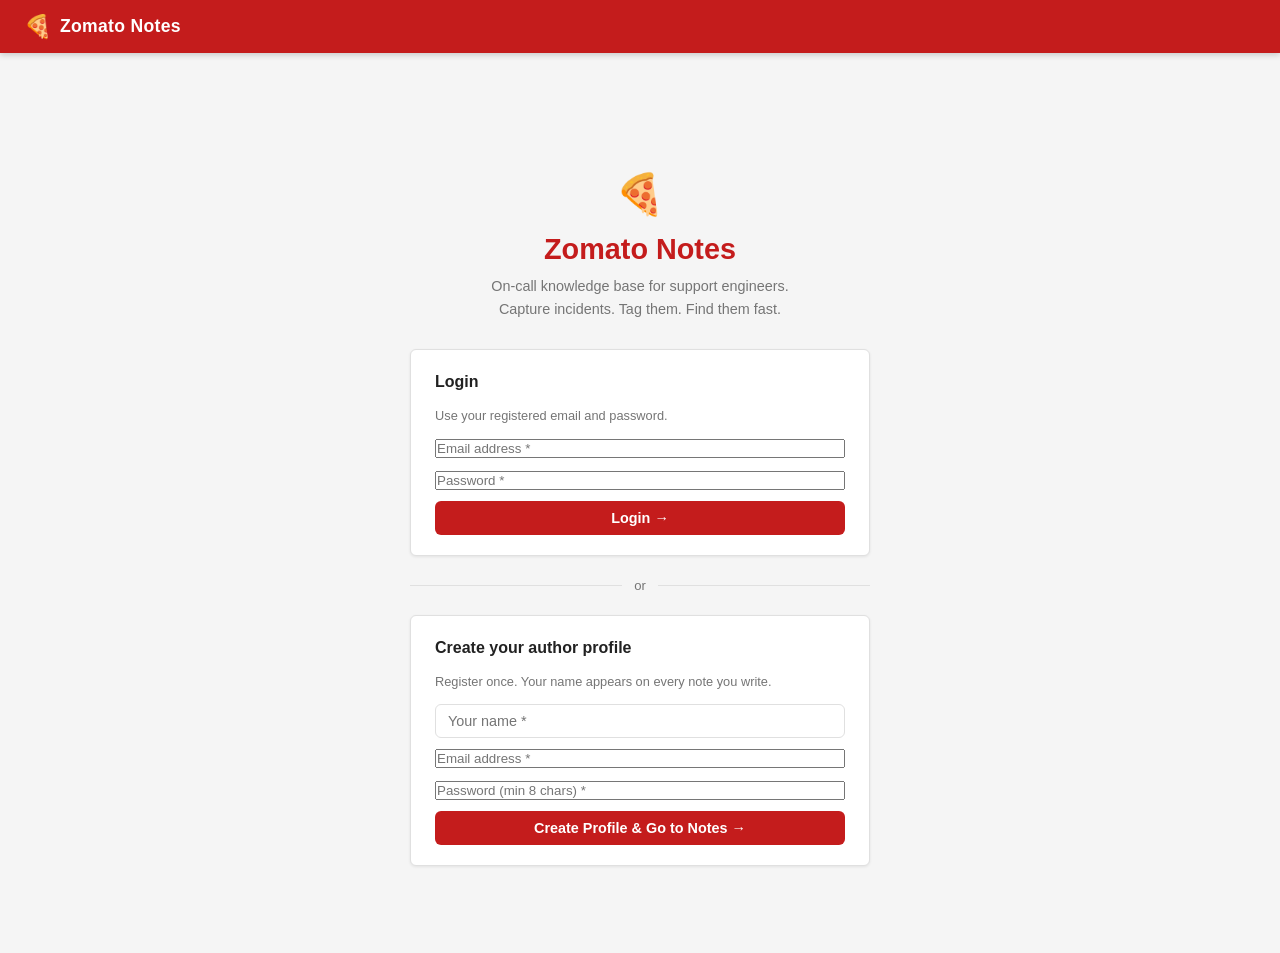
==== docs/index.html @ f7aed34f "feat: add POST /login endpoint + login form on home page Backend: - POST /login accepts {email, pass" ====
<!DOCTYPE html>
<html lang="en">
<head>
  <meta charset="UTF-8" />
  <meta name="viewport" content="width=device-width, initial-scale=1" />
  <title>Zomato Notes</title>
  <link rel="stylesheet" href="style.css" />
</head>
<body>

  <!-- ================================================================
       NAV — sticky, always visible
  ================================================================ -->
  <nav id="main-nav">
    <div class="nav-brand">
      <span class="nav-logo">🍕</span>
      <span class="nav-title">Zomato Notes</span>
    </div>
    <div class="nav-actions" id="nav-app-actions" style="display:none;">
      <span id="nav-user-label" class="nav-user-label"></span>
      <button id="btn-all-notes" class="toggle-btn active">All Notes</button>
      <button id="btn-my-notes"  class="toggle-btn">My Notes</button>
      <button id="btn-export"    class="toggle-btn">Export ↓</button>
      <button id="btn-logout"    class="logout-btn">Logout</button>
    </div>
  </nav>

  <!-- Offline banner -->
  <div id="offline-banner" class="hidden">
    ⚠ Showing cached data — backend unreachable. Some features may be unavailable.
  </div>

  <!-- ================================================================
       HOME VIEW — shown on first load / after logout
  ================================================================ -->
  <div id="home-view">
    <div class="home-container">

      <!-- Branding -->
      <div class="home-hero">
        <span class="home-logo">🍕</span>
        <h1 class="home-title">Zomato Notes</h1>
        <p class="home-subtitle">On-call knowledge base for support engineers.<br/>Capture incidents. Tag them. Find them fast.</p>
      </div>

      <!-- Login as existing author -->
      <div class="home-card" id="home-select-card">
        <h2 class="home-card-title">Login</h2>
        <p class="home-card-hint">Use your registered email and password.</p>
        <form id="home-login-form" novalidate>
          <div class="home-form-row">
            <input id="home-login-email"    type="email"    placeholder="Email address *" autocomplete="email" />
          </div>
          <div class="home-form-row">
            <input id="home-login-password" type="password" placeholder="Password *" autocomplete="current-password" />
          </div>
          <p id="home-login-error" class="error-msg hidden"></p>
          <button type="submit" id="btn-home-login" class="btn-primary" style="width:100%">
            Login →
          </button>
        </form>
      </div>

      <!-- Divider -->
      <div class="home-divider">
        <span>or</span>
      </div>

      <!-- Register new author -->
      <div class="home-card">
        <h2 class="home-card-title">Create your author profile</h2>
        <p class="home-card-hint">Register once. Your name appears on every note you write.</p>
        <form id="home-register-form" novalidate>
          <div class="home-form-row">
            <input id="home-reg-name"     type="text"     placeholder="Your name *" autocomplete="off" />
          </div>
          <div class="home-form-row">
            <input id="home-reg-email"    type="email"    placeholder="Email address *" />
          </div>
          <div class="home-form-row">
            <input id="home-reg-password" type="password" placeholder="Password (min 8 chars) *" />
          </div>
          <p id="home-register-error" class="error-msg hidden"></p>
          <button type="submit" id="btn-home-register" class="btn-primary" style="width:100%">
            Create Profile &amp; Go to Notes →
          </button>
        </form>
      </div>

    </div>
  </div>

  <!-- ================================================================
       APP VIEW — shown after author is selected/created
  ================================================================ -->
  <div id="app-view" style="display:none;">

    <div class="layout">

      <!-- SIDEBAR -->
      <aside id="tag-sidebar">

        <div class="sidebar-section">
          <h3 class="sidebar-heading">Filter by Tag</h3>
          <div id="tag-filters"></div>
        </div>

        <div class="sidebar-section">
          <h3 class="sidebar-heading">Quick Jump</h3>
          <div id="quick-tag-jump"></div>
          <div id="quick-find-result"></div>
        </div>

        <div class="sidebar-section">
          <h3 class="sidebar-heading">Browse Tags</h3>
          <div id="category-tree"></div>
        </div>

        <div class="sidebar-section">
          <h3 class="sidebar-heading">All Authors</h3>
          <div id="user-list"></div>
        </div>

      </aside>

      <!-- MAIN CONTENT -->
      <main>

        <!-- Add Note Form -->
        <section id="add-note-section">
          <h2 class="section-title">Add Note</h2>
          <form id="add-note-form" novalidate>
            <div class="form-row">
              <label for="input-title">Title <span class="required">*</span></label>
              <input id="input-title" type="text" placeholder="e.g. Payments API down" autocomplete="off" />
            </div>
            <div class="form-row">
              <label for="input-content">Content <span class="required">*</span></label>
              <textarea id="input-content" rows="3" placeholder="Describe the incident or note…"></textarea>
            </div>
            <div class="form-row form-row-inline">
              <div class="form-col">
                <label for="input-tag">Tag</label>
                <input id="input-tag" type="text" placeholder="e.g. work" />
              </div>
              <div class="form-col">
                <label for="input-severity">Severity</label>
                <select id="input-severity">
                  <option value="">None</option>
                  <option value="P0">P0 — Critical</option>
                  <option value="P1">P1 — High</option>
                  <option value="P2">P2 — Medium</option>
                  <option value="P3">P3 — Low</option>
                </select>
              </div>
            </div>
            <p id="form-error" class="error-msg hidden"></p>
            <button type="submit" class="btn-primary">Add Note</button>
          </form>
        </section>

        <!-- Search Bar -->
        <section id="search-section">
          <div id="search-bar">
            <input id="search-input" type="text" placeholder="Search notes by title or tag…" />
          </div>
        </section>

        <!-- Phase 3: Ranking Controls -->
        <section id="ranking-section">
          <h2 class="section-title">Ranked Search</h2>
          <div class="ranking-row">
            <input id="keyword-input" type="text" placeholder="Keyword search (e.g. apple)…" />
            <button id="btn-sort-relevance" class="btn-secondary">Sort by Relevance</button>
            <button id="btn-sort-date"      class="btn-secondary">Sort by Date</button>
          </div>
          <div class="ranking-row" style="margin-top:0.75rem;">
            <input id="lookup-input" type="text" placeholder="Jump to exact title…" />
            <button id="btn-lookup-iterative" class="btn-secondary">Lookup (Iterative)</button>
            <button id="btn-lookup-recursive" class="btn-secondary">Lookup (Recursive)</button>
          </div>
          <div id="lookup-result"></div>
          <div class="ranking-row" style="margin-top:0.75rem; align-items:center;">
            <span class="ranking-label">Quick jump:</span>
            <div id="quick-tag-jump-ranking"></div>
          </div>
          <div id="quick-find-result-ranking"></div>
          <div id="ranked-results"></div>
        </section>

        <!-- Phase 4: Smart Search -->
        <section id="smart-search-section">
          <h2 class="section-title">🧠 Smart Search <span class="ai-badge">AI</span></h2>
          <p class="section-hint">Finds notes by meaning, not keywords. Powered by local embeddings.</p>
          <div class="smart-search-bar">
            <input id="smart-search-input" type="text"
                   placeholder="e.g. leg day exercise plan, dinner ideas with vegetables…" />
            <button id="btn-smart-search" class="btn-primary">Search</button>
          </div>
          <div id="smart-search-results"></div>
        </section>

        <!-- Notes List -->
        <section id="notes-section">
          <div class="notes-header">
            <h2 class="section-title">Notes</h2>
            <span id="notes-count" class="notes-count"></span>
          </div>
          <p id="loading-msg">Loading notes…</p>
          <p id="error-msg" class="error-msg hidden"></p>
          <div id="notes-list"></div>
        </section>

      </main>
    </div>

    <footer>
      <p>Zomato Notes — On-Call Knowledge Base</p>
    </footer>

  </div><!-- end #app-view -->

  <!-- Bulk Tag Toolbar -->
  <div id="bulk-toolbar" class="hidden">
    <span id="selected-count">0 selected</span>
    <input id="bulk-tag-input" type="text" placeholder="New tag for selected…" />
    <button id="btn-bulk-apply" class="btn-primary">Apply Tag</button>
    <button id="btn-bulk-cancel" class="btn-secondary">Cancel</button>
  </div>

  <!-- Similar Notes Sidebar -->
  <aside id="similar-notes-panel" class="hidden">
    <div class="similar-panel-header">
      <h4>Similar Notes</h4>
      <button id="close-similar" class="close-btn">✕</button>
    </div>
    <div id="similar-notes-list"></div>
  </aside>

  <script src="script.js"></script>
</body>
</html>
---- docs/style.css ----
/* ============================================================
   CSS RESET & VARIABLES
   ============================================================ */
*, *::before, *::after { box-sizing: border-box; margin: 0; padding: 0; }

:root {
  --red:        #c41c1c;
  --red-dark:   #a51515;
  --red-light:  #fdecea;
  --blue:       #3949ab;
  --blue-light: #e8eaf6;
  --yellow:     #fff3cd;
  --yellow-border: #ffc107;
  --green:      #d4edda;
  --bg:         #f5f5f5;
  --surface:    #ffffff;
  --border:     #e0e0e0;
  --text:       #212121;
  --text-muted: #757575;
  --radius:     6px;
  --shadow:     0 1px 3px rgba(0,0,0,0.08);
  --transition: 0.15s ease;
}

body {
  font-family: -apple-system, BlinkMacSystemFont, "Segoe UI", Roboto, sans-serif;
  background: var(--bg);
  color: var(--text);
  font-size: 15px;
  line-height: 1.5;
}

/* ============================================================
   NAV — sticky, Zomato red
   ============================================================ */
#main-nav {
  position: sticky;
  top: 0;
  z-index: 100;
  background: var(--red);
  color: #fff;
  display: flex;
  align-items: center;
  justify-content: space-between;
  padding: 0.6rem 1.5rem;
  box-shadow: 0 2px 6px rgba(0,0,0,0.18);
}

.nav-brand        { display: flex; align-items: center; gap: 0.5rem; }
.nav-logo         { font-size: 1.4rem; }
.nav-title        { font-size: 1.1rem; font-weight: 700; letter-spacing: 0.3px; }
.nav-subtitle     { font-size: 0.75rem; opacity: 0.75; margin-left: 0.25rem; }
.nav-actions      { display: flex; align-items: center; gap: 0.5rem; }

/* ============================================================
   OFFLINE BANNER
   ============================================================ */
#offline-banner {
  background: var(--yellow);
  color: #856404;
  border-bottom: 1px solid var(--yellow-border);
  padding: 0.5rem 1.5rem;
  font-size: 0.85rem;
  text-align: center;
}

/* ============================================================
   LAYOUT — two-column grid
   ============================================================ */
.layout {
  display: grid;
  grid-template-columns: 220px 1fr;
  gap: 1.5rem;
  padding: 1.5rem;
  max-width: 1200px;
  margin: 0 auto;
}

/* ============================================================
   SIDEBAR
   ============================================================ */
#tag-sidebar {
  display: flex;
  flex-direction: column;
  gap: 1.25rem;
}

.sidebar-section {
  background: var(--surface);
  border: 1px solid var(--border);
  border-radius: var(--radius);
  padding: 0.875rem;
  box-shadow: var(--shadow);
}

.sidebar-heading {
  font-size: 0.75rem;
  font-weight: 700;
  text-transform: uppercase;
  letter-spacing: 0.6px;
  color: var(--text-muted);
  margin-bottom: 0.6rem;
}

/* ============================================================
   TAG CHIPS
   ============================================================ */
#tag-filters,
#quick-tag-jump { display: flex; flex-wrap: wrap; gap: 0.35rem; }

.tag-chip {
  display: inline-block;
  padding: 0.2rem 0.65rem;
  border-radius: 999px;
  background: var(--bg);
  border: 1px solid var(--border);
  cursor: pointer;
  font-size: 0.78rem;
  color: var(--text);
  transition: background var(--transition), color var(--transition);
  white-space: nowrap;
}
.tag-chip:hover         { background: #e0e0e0; }
.tag-chip.active        { background: var(--red); color: #fff; border-color: var(--red); }

/* ============================================================
   TOGGLE BUTTONS (All Notes / My Notes)
   ============================================================ */
.toggle-btn {
  padding: 0.3rem 0.85rem;
  border: 1px solid rgba(255,255,255,0.5);
  background: transparent;
  color: #fff;
  border-radius: var(--radius);
  cursor: pointer;
  font-size: 0.82rem;
  transition: background var(--transition);
}
.toggle-btn:hover  { background: rgba(255,255,255,0.15); }
.toggle-btn.active { background: rgba(255,255,255,0.25); font-weight: 600; }

/* ============================================================
   EXPORT BUTTON
   ============================================================ */
#btn-export {
  padding: 0.3rem 0.85rem;
  background: rgba(255,255,255,0.15);
  border: 1px solid rgba(255,255,255,0.4);
  color: #fff;
  border-radius: var(--radius);
  cursor: pointer;
  font-size: 0.82rem;
  transition: background var(--transition);
}
#btn-export:hover { background: rgba(255,255,255,0.28); }

/* ============================================================
   CATEGORY TREE (P3)
   ============================================================ */
#category-tree ul { list-style: none; padding-left: 0; }
#category-tree ul ul { padding-left: 1rem; }
.tree-label {
  cursor: pointer;
  user-select: none;
  padding: 0.2rem 0.4rem;
  display: block;
  border-radius: 4px;
  font-size: 0.82rem;
  color: var(--text);
}
.tree-label:hover { background: var(--bg); }
.tree-children    { padding-left: 1rem; }

/* ============================================================
   MAIN CONTENT
   ============================================================ */
main { display: flex; flex-direction: column; gap: 1.25rem; }

.section-title {
  font-size: 1rem;
  font-weight: 700;
  color: var(--text);
  margin-bottom: 0.75rem;
}

/* ============================================================
   ADD NOTE FORM
   ============================================================ */
#add-note-section {
  background: var(--surface);
  border: 1px solid var(--border);
  border-radius: var(--radius);
  padding: 1rem 1.25rem;
  box-shadow: var(--shadow);
}

.form-row        { display: flex; flex-direction: column; gap: 0.3rem; margin-bottom: 0.75rem; }
.form-row label  { font-size: 0.82rem; font-weight: 600; color: var(--text-muted); }
.required        { color: var(--red); }

.form-row-inline { flex-direction: row; gap: 1rem; }
.form-col        { flex: 1; display: flex; flex-direction: column; gap: 0.3rem; }
.form-col label  { font-size: 0.82rem; font-weight: 600; color: var(--text-muted); }

input[type="text"],
input[type="number"],
textarea {
  padding: 0.5rem 0.75rem;
  border: 1px solid var(--border);
  border-radius: var(--radius);
  font-size: 0.9rem;
  font-family: inherit;
  color: var(--text);
  background: var(--surface);
  transition: border-color var(--transition);
  width: 100%;
}
input:focus, textarea:focus {
  outline: none;
  border-color: var(--red);
  box-shadow: 0 0 0 2px rgba(196,28,28,0.12);
}
textarea { resize: vertical; }

.btn-primary {
  background: var(--red);
  color: #fff;
  border: none;
  border-radius: var(--radius);
  padding: 0.55rem 1.25rem;
  font-size: 0.9rem;
  font-weight: 600;
  cursor: pointer;
  transition: background var(--transition);
}
.btn-primary:hover { background: var(--red-dark); }

/* ============================================================
   SEARCH BAR
   ============================================================ */
#search-section { background: var(--surface); border: 1px solid var(--border); border-radius: var(--radius); padding: 0.75rem 1rem; box-shadow: var(--shadow); }
#search-input   { font-size: 0.92rem; }

/* ============================================================
   NOTES LIST
   ============================================================ */
#notes-section {
  background: var(--surface);
  border: 1px solid var(--border);
  border-radius: var(--radius);
  padding: 1rem 1.25rem;
  box-shadow: var(--shadow);
}

.notes-header   { display: flex; align-items: baseline; gap: 0.75rem; margin-bottom: 0.75rem; }
.notes-count    { font-size: 0.78rem; color: var(--text-muted); }

#loading-msg    { text-align: center; color: var(--text-muted); padding: 2rem; }

/* ============================================================
   NOTE CARD — box model: content / padding / border / margin
   ============================================================ */
.note-card {
  padding: 0.875rem 1rem;          /* inner breathing room */
  border: 1px solid var(--border); /* border layer */
  margin: 0.6rem 0;                /* outer spacing */
  border-radius: var(--radius);
  background: var(--surface);
  box-shadow: var(--shadow);
  transition: box-shadow var(--transition), border-color var(--transition);
  position: relative;
  cursor: pointer;
}
.note-card:hover         { box-shadow: 0 3px 8px rgba(0,0,0,0.1); border-color: #bdbdbd; }
.note-card.optimistic    { opacity: 0.55; border-style: dashed; }
.note-card.highlight     { border: 2px solid var(--red); box-shadow: 0 0 0 3px rgba(196,28,28,0.12); }

.note-title              { font-size: 0.95rem; font-weight: 700; margin-bottom: 0.25rem; }
.note-subtitle           { font-size: 0.78rem; color: var(--text-muted); font-style: italic; margin-bottom: 0.3rem; }
.note-content            { font-size: 0.875rem; color: #424242; margin-bottom: 0.5rem; line-height: 1.55; }

/* descendant selector: meta row inside note card */
.note-card .note-meta    { display: flex; flex-wrap: wrap; gap: 0.5rem; align-items: center; font-size: 0.75rem; color: var(--text-muted); }
.note-tag                { background: var(--bg); border: 1px solid var(--border); border-radius: 999px; padding: 0.1rem 0.5rem; font-size: 0.72rem; }
.note-time               { cursor: help; }
.note-owner              { margin-left: auto; }

.delete-btn {
  position: absolute;
  top: 0.6rem; right: 0.75rem;
  background: none;
  border: none;
  color: var(--text-muted);
  cursor: pointer;
  font-size: 1rem;
  line-height: 1;
  padding: 0.2rem 0.35rem;
  border-radius: 4px;
  transition: color var(--transition), background var(--transition);
}
.delete-btn:hover { color: var(--red); background: var(--red-light); }

/* ============================================================
   AI SUGGESTION PANEL (Phase 4 — rendered when ai_suggestion present)
   ============================================================ */
.ai-panel {
  background: var(--blue-light);
  border: 1px solid #c5cae9;
  border-radius: 4px;
  padding: 0.5rem 0.75rem;
  margin-top: 0.6rem;
  font-size: 0.82rem;
}
.ai-label    { font-weight: 700; color: var(--blue); margin-bottom: 0.2rem; }
.ai-tags     { background: #dce0f5; border-radius: 3px; padding: 0.1rem 0.4rem; font-size: 0.72rem; color: var(--blue); }
.ai-summary  { color: #555; margin: 0.35rem 0; font-style: italic; }
.btn-apply-tag {
  background: var(--blue); color: #fff;
  border: none; border-radius: 4px;
  padding: 0.2rem 0.55rem;
  font-size: 0.75rem; cursor: pointer;
  margin-top: 0.25rem;
  transition: background var(--transition);
}
.btn-apply-tag:hover { background: #283593; }

/* ============================================================
   QUICK FIND RESULT
   ============================================================ */
#quick-find-result .note-card { font-size: 0.82rem; margin-top: 0.5rem; }

/* ============================================================
   ERROR / STATE MESSAGES
   ============================================================ */
.error-msg { color: var(--red); font-size: 0.82rem; margin-top: 0.3rem; }
.hidden    { display: none !important; }

/* ============================================================
   FOOTER
   ============================================================ */
footer {
  text-align: center;
  padding: 1.5rem;
  font-size: 0.78rem;
  color: var(--text-muted);
  border-top: 1px solid var(--border);
  margin-top: 1rem;
}

/* ============================================================
   RESPONSIVE — single column on narrow viewports
   ============================================================ */
@media (max-width: 600px) {
  .layout {
    grid-template-columns: 1fr;
  }
  #tag-sidebar { order: 2; }
  main         { order: 1; }
  .form-row-inline { flex-direction: column; }
  .nav-subtitle { display: none; }
}

/* ============================================================
   PHASE 3 — RANKING CONTROLS
   ============================================================ */
#ranking-section {
  background: var(--surface);
  border: 1px solid var(--border);
  border-radius: var(--radius);
  padding: 1rem 1.25rem;
  box-shadow: var(--shadow);
}

.ranking-row {
  display: flex;
  flex-wrap: wrap;
  gap: 0.5rem;
  align-items: center;
}

.ranking-label {
  font-size: 0.82rem;
  font-weight: 600;
  color: var(--text-muted);
  white-space: nowrap;
}

.btn-secondary {
  background: var(--bg);
  color: var(--text);
  border: 1px solid var(--border);
  border-radius: var(--radius);
  padding: 0.42rem 0.85rem;
  font-size: 0.82rem;
  cursor: pointer;
  white-space: nowrap;
  transition: background var(--transition), border-color var(--transition);
}
.btn-secondary:hover { background: #e0e0e0; border-color: #bdbdbd; }
.btn-secondary.active { background: var(--red); color: #fff; border-color: var(--red); }

#ranked-results   { margin-top: 0.75rem; }
#lookup-result    { margin-top: 0.5rem; }
#quick-find-result-ranking { margin-top: 0.5rem; }

.ranked-note-card {
  padding: 0.75rem 1rem;
  border: 1px solid var(--border);
  border-radius: var(--radius);
  margin: 0.4rem 0;
  background: #fafafa;
  font-size: 0.875rem;
}
.ranked-score {
  float: right;
  background: var(--green);
  color: #155724;
  border-radius: 3px;
  padding: 0.1rem 0.4rem;
  font-size: 0.72rem;
  font-weight: bold;
}

/* ============================================================
   PHASE 4 — SMART SEARCH (AI)
   Visually distinct from Phase 3 ranking controls
   ============================================================ */
#smart-search-section {
  background: #f0f4ff;
  border: 1px solid #c5cae9;
  border-radius: var(--radius);
  padding: 1rem 1.25rem;
  box-shadow: var(--shadow);
}

#smart-search-section .section-title { color: var(--blue); }

.ai-badge {
  display: inline-block;
  background: var(--blue);
  color: #fff;
  border-radius: 3px;
  padding: 0.05rem 0.4rem;
  font-size: 0.68rem;
  font-weight: 700;
  letter-spacing: 0.5px;
  vertical-align: middle;
  margin-left: 0.35rem;
}

.section-hint {
  font-size: 0.8rem;
  color: var(--text-muted);
  margin-bottom: 0.75rem;
}

.smart-search-bar {
  display: flex;
  gap: 0.5rem;
  align-items: center;
}
.smart-search-bar input { flex: 1; }

#smart-search-results { margin-top: 0.75rem; }

.smart-result-card {
  background: var(--surface);
  border: 1px solid #c5cae9;
  border-radius: var(--radius);
  padding: 0.75rem 1rem;
  margin: 0.4rem 0;
  font-size: 0.875rem;
  position: relative;
}
.smart-result-card strong { display: block; margin-bottom: 0.2rem; font-size: 0.92rem; }
.smart-result-card p      { color: #424242; line-height: 1.5; margin-bottom: 0.35rem; }
.smart-result-card small  { color: var(--text-muted); }

.similarity-badge {
  position: absolute;
  top: 0.6rem; right: 0.75rem;
  background: #e8f5e9;
  color: #2e7d32;
  border-radius: 3px;
  padding: 0.1rem 0.4rem;
  font-size: 0.72rem;
  font-weight: 700;
}

/* AI suggestion panel on note cards */
.ai-panel    { background: var(--blue-light); border: 1px solid #c5cae9; border-radius: 4px;
               padding: 0.5rem 0.75rem; margin-top: 0.6rem; font-size: 0.82rem; }
.ai-label    { font-weight: 700; color: var(--blue); margin-bottom: 0.2rem; }
.ai-tags     { background: #dce0f5; border-radius: 3px; padding: 0.1rem 0.4rem;
               font-size: 0.72rem; color: var(--blue); }
.ai-summary  { color: #555; margin: 0.35rem 0; font-style: italic; }
.btn-apply-tag {
  background: var(--blue); color: #fff; border: none; border-radius: 4px;
  padding: 0.2rem 0.55rem; font-size: 0.75rem; cursor: pointer; margin-top: 0.25rem;
  transition: background var(--transition);
}
.btn-apply-tag:hover { background: #283593; }

/* ============================================================
   PHASE 5 P2 — BULK TAG TOOLBAR
   ============================================================ */
#bulk-toolbar {
  position: fixed;
  bottom: 0; left: 0; right: 0;
  background: var(--surface);
  border-top: 2px solid var(--red);
  padding: 0.75rem 1.5rem;
  display: flex;
  align-items: center;
  gap: 0.75rem;
  z-index: 300;
  box-shadow: 0 -2px 8px rgba(0,0,0,0.1);
}
#bulk-toolbar.hidden { display: none; }
#selected-count { font-weight: 600; font-size: 0.85rem; color: var(--text-muted); }
#bulk-tag-input { flex: 1; max-width: 240px; }

.note-select {
  width: 16px; height: 16px;
  margin-right: 0.5rem;
  cursor: pointer;
  accent-color: var(--red);
  flex-shrink: 0;
}

/* ============================================================
   PHASE 5 P2 — SIMILAR NOTES SIDEBAR
   ============================================================ */
#similar-notes-panel {
  position: fixed;
  right: 0; top: 0; bottom: 0;
  width: 320px;
  background: var(--surface);
  border-left: 1px solid var(--border);
  padding: 1rem;
  overflow-y: auto;
  z-index: 200;
  box-shadow: -2px 0 8px rgba(0,0,0,0.1);
}
#similar-notes-panel.hidden { display: none; }

.similar-panel-header {
  display: flex;
  justify-content: space-between;
  align-items: center;
  margin-bottom: 0.75rem;
  border-bottom: 1px solid var(--border);
  padding-bottom: 0.5rem;
}
.similar-panel-header h4 { font-size: 0.95rem; color: var(--text); }

.close-btn {
  background: none; border: none;
  font-size: 1rem; cursor: pointer;
  color: var(--text-muted);
  padding: 0.2rem 0.4rem;
  border-radius: 4px;
}
.close-btn:hover { background: var(--bg); color: var(--red); }

.similar-note-item {
  border-bottom: 1px solid #f0f0f0;
  padding: 0.6rem 0;
  font-size: 0.82rem;
}
.similar-note-item strong { display: block; margin-bottom: 0.2rem; }
.similar-note-item p { color: #555; line-height: 1.4; }
.similarity-score { font-size: 0.72rem; color: var(--text-muted); margin-left: 0.4rem; }

/* ============================================================
   PHASE 5 P2 — SEVERITY BADGES
   ============================================================ */
.severity-badge {
  display: inline-block;
  padding: 0.15rem 0.45rem;
  border-radius: 3px;
  font-size: 0.7rem;
  font-weight: 700;
  margin-left: 0.4rem;
  vertical-align: middle;
}
.severity-p0 { background: #f8d7da; color: #842029; }
.severity-p1 { background: #fff3cd; color: #664d03; }
.severity-p2 { background: #d1ecf1; color: #0c5460; }
.severity-p3 { background: #d4edda; color: #155724; }

select {
  padding: 0.5rem 0.75rem;
  border: 1px solid var(--border);
  border-radius: var(--radius);
  font-size: 0.9rem;
  font-family: inherit;
  background: var(--surface);
  color: var(--text);
  width: 100%;
}
select:focus {
  outline: none;
  border-color: var(--red);
  box-shadow: 0 0 0 2px rgba(196,28,28,0.12);
}

/* ============================================================
   PHASE 5 P2 — TAG MERGE WARNING
   ============================================================ */
.tag-confirm-box {
  background: #fff8e1;
  border: 1px solid var(--yellow-border);
  padding: 0.4rem 0.6rem;
  border-radius: 4px;
  font-size: 0.8rem;
  margin-top: 0.4rem;
}
.btn-use-existing, .btn-use-suggested {
  background: none;
  border: 1px solid var(--border);
  border-radius: 4px;
  padding: 0.15rem 0.5rem;
  font-size: 0.75rem;
  cursor: pointer;
  margin-left: 0.3rem;
}
.btn-use-existing:hover  { background: var(--green); }
.btn-use-suggested:hover { background: var(--red-light); }

/* ============================================================
   AUTHOR / USER MANAGEMENT
   ============================================================ */
.user-item {
  display: flex;
  align-items: center;
  gap: 0.4rem;
  padding: 0.3rem 0;
  font-size: 0.82rem;
  border-bottom: 1px solid var(--border);
}
.user-item:last-child { border-bottom: none; }

.user-dot {
  width: 8px; height: 8px;
  border-radius: 50%;
  background: var(--red);
  flex-shrink: 0;
}

.btn-register {
  display: block;
  width: 100%;
  margin-top: 0.6rem;
  padding: 0.35rem 0.5rem;
  background: none;
  border: 1px dashed var(--border);
  border-radius: var(--radius);
  color: var(--text-muted);
  font-size: 0.8rem;
  cursor: pointer;
  text-align: center;
  transition: border-color var(--transition), color var(--transition);
}
.btn-register:hover { border-color: var(--red); color: var(--red); }

#register-form {
  margin-top: 0.6rem;
  display: flex;
  flex-direction: column;
  gap: 0.4rem;
}
#register-form input {
  font-size: 0.82rem;
  padding: 0.4rem 0.6rem;
}

/* note-owner label */
.note-owner {
  font-size: 0.72rem;
  color: var(--text-muted);
  margin-left: auto;
  font-weight: 500;
}

/* ============================================================
   HOME VIEW
   ============================================================ */
#home-view {
  min-height: 100vh;
  background: var(--bg);
  display: flex;
  align-items: center;
  justify-content: center;
  padding: 2rem 1rem;
}

.home-container {
  width: 100%;
  max-width: 460px;
  display: flex;
  flex-direction: column;
  gap: 1.25rem;
}

.home-hero {
  text-align: center;
  padding: 1.5rem 0 0.5rem;
}
.home-logo    { font-size: 2.5rem; }
.home-title   { font-size: 1.8rem; font-weight: 800; color: var(--red); margin: 0.25rem 0; }
.home-subtitle { font-size: 0.9rem; color: var(--text-muted); line-height: 1.6; }

.home-card {
  background: var(--surface);
  border: 1px solid var(--border);
  border-radius: var(--radius);
  padding: 1.25rem 1.5rem;
  box-shadow: var(--shadow);
}
.home-card-title {
  font-size: 1rem;
  font-weight: 700;
  margin-bottom: 0.75rem;
  color: var(--text);
}
.home-card-hint {
  font-size: 0.8rem;
  color: var(--text-muted);
  margin-bottom: 0.75rem;
}

.home-select-row {
  display: flex;
  gap: 0.5rem;
}
#home-select-row { display: flex; gap: 0.5rem; }
#home-select-row select { flex: 1; }

.home-form-row  { margin-bottom: 0.6rem; }
.home-form-row input { width: 100%; }

.home-loading-msg {
  font-size: 0.82rem;
  color: var(--text-muted);
  padding: 0.4rem 0;
}

.home-divider {
  display: flex;
  align-items: center;
  gap: 0.75rem;
  color: var(--text-muted);
  font-size: 0.82rem;
}
.home-divider::before,
.home-divider::after {
  content: "";
  flex: 1;
  height: 1px;
  background: var(--border);
}

/* Nav user label */
.nav-user-label {
  font-size: 0.82rem;
  color: rgba(255,255,255,0.85);
  margin-right: 0.25rem;
  font-weight: 500;
}

/* Logout button */
.logout-btn {
  padding: 0.3rem 0.85rem;
  background: rgba(255,255,255,0.1);
  border: 1px solid rgba(255,255,255,0.35);
  color: #fff;
  border-radius: var(--radius);
  cursor: pointer;
  font-size: 0.82rem;
  transition: background var(--transition);
}
.logout-btn:hover { background: rgba(255,255,255,0.25); }

@media (max-width: 600px) {
  .home-container { max-width: 100%; }
  #home-select-row { flex-direction: column; }
}
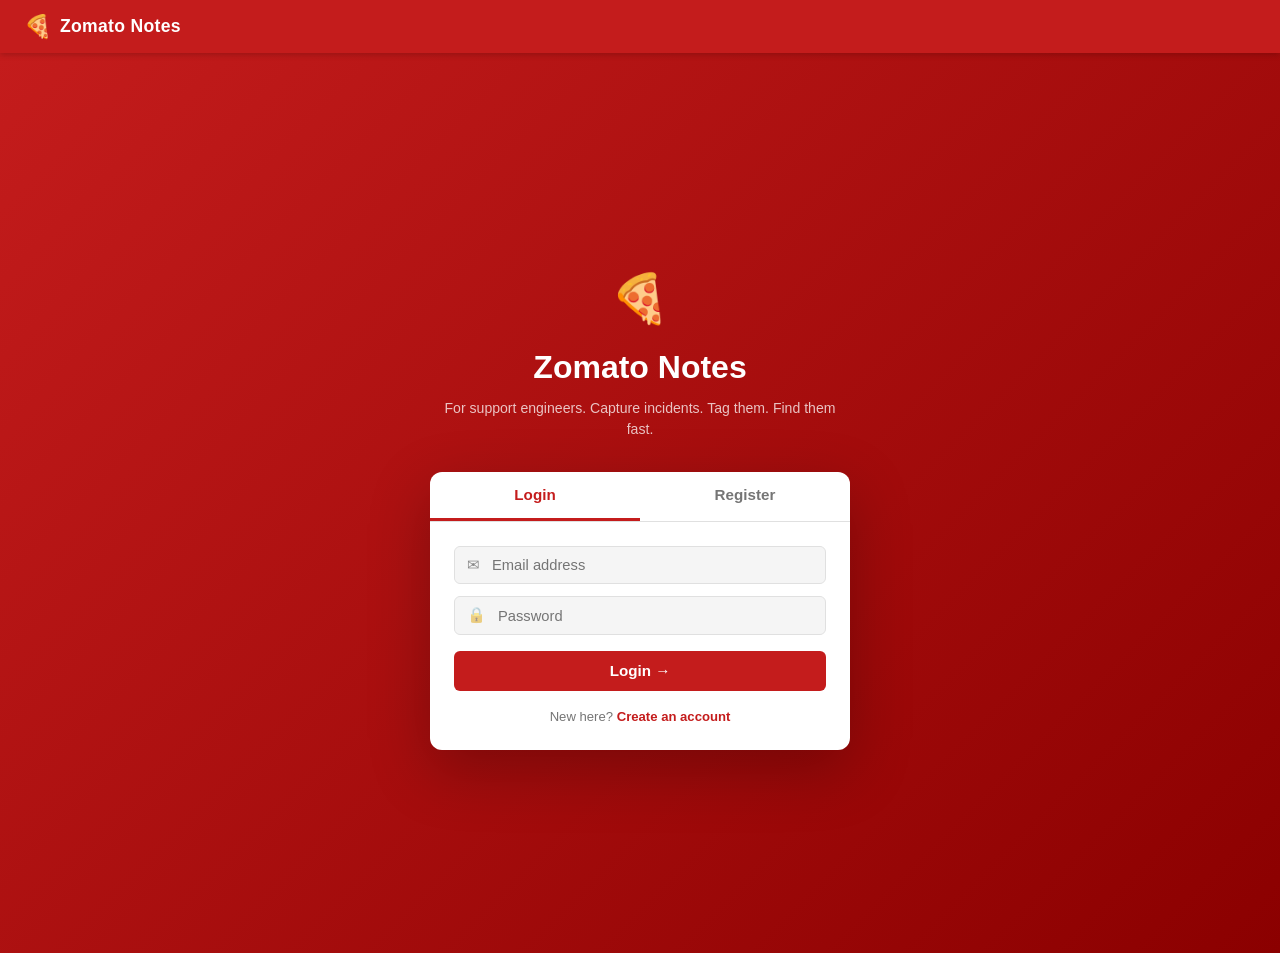
==== commit 42938e1c: "fix: tasks 2-8 — search, auth UI redesign, access control, note popup, similar notes, ranked search " ====
--- a/docs/index.html
+++ b/docs/index.html
@@ -40,52 +40,61 @@
       <div class="home-hero">
         <span class="home-logo">🍕</span>
         <h1 class="home-title">Zomato Notes</h1>
-        <p class="home-subtitle">On-call knowledge base for support engineers.<br/>Capture incidents. Tag them. Find them fast.</p>
+        <p class="home-subtitle">For support engineers. Capture incidents. Tag them. Find them fast.</p>
       </div>
 
-      <!-- Login as existing author -->
-      <div class="home-card" id="home-select-card">
-        <h2 class="home-card-title">Login</h2>
-        <p class="home-card-hint">Use your registered email and password.</p>
-        <form id="home-login-form" novalidate>
-          <div class="home-form-row">
-            <input id="home-login-email"    type="email"    placeholder="Email address *" autocomplete="email" />
-          </div>
-          <div class="home-form-row">
-            <input id="home-login-password" type="password" placeholder="Password *" autocomplete="current-password" />
-          </div>
-          <p id="home-login-error" class="error-msg hidden"></p>
-          <button type="submit" id="btn-home-login" class="btn-primary" style="width:100%">
-            Login →
-          </button>
-        </form>
-      </div>
-
-      <!-- Divider -->
-      <div class="home-divider">
-        <span>or</span>
-      </div>
-
-      <!-- Register new author -->
-      <div class="home-card">
-        <h2 class="home-card-title">Create your author profile</h2>
-        <p class="home-card-hint">Register once. Your name appears on every note you write.</p>
-        <form id="home-register-form" novalidate>
-          <div class="home-form-row">
-            <input id="home-reg-name"     type="text"     placeholder="Your name *" autocomplete="off" />
-          </div>
-          <div class="home-form-row">
-            <input id="home-reg-email"    type="email"    placeholder="Email address *" />
-          </div>
-          <div class="home-form-row">
-            <input id="home-reg-password" type="password" placeholder="Password (min 8 chars) *" />
-          </div>
-          <p id="home-register-error" class="error-msg hidden"></p>
-          <button type="submit" id="btn-home-register" class="btn-primary" style="width:100%">
-            Create Profile &amp; Go to Notes →
-          </button>
-        </form>
-      </div>
+      <!-- Single tabbed auth card -->
+      <div class="home-card auth-card">
+
+        <!-- Tab switcher -->
+        <div class="auth-tabs">
+          <button class="auth-tab active" id="tab-login"    data-tab="login">Login</button>
+          <button class="auth-tab"        id="tab-register" data-tab="register">Register</button>
+        </div>
+
+        <!-- Login panel -->
+        <div class="auth-panel" id="panel-login">
+          <form id="home-login-form" novalidate>
+            <div class="auth-field">
+              <span class="auth-icon">✉</span>
+              <input id="home-login-email" type="email" placeholder="Email address" autocomplete="email" />
+            </div>
+            <div class="auth-field">
+              <span class="auth-icon">🔒</span>
+              <input id="home-login-password" type="password" placeholder="Password" autocomplete="current-password" />
+            </div>
+            <p id="home-login-error" class="error-msg hidden"></p>
+            <button type="submit" id="btn-home-login" class="btn-auth">
+              Login &rarr;
+            </button>
+          </form>
+          <p class="auth-switch">New here? <a id="link-to-register" href="#">Create an account</a></p>
+        </div>
+
+        <!-- Register panel -->
+        <div class="auth-panel hidden" id="panel-register">
+          <form id="home-register-form" novalidate>
+            <div class="auth-field">
+              <span class="auth-icon">👤</span>
+              <input id="home-reg-name" type="text" placeholder="Your name" autocomplete="off" />
+            </div>
+            <div class="auth-field">
+              <span class="auth-icon">✉</span>
+              <input id="home-reg-email" type="email" placeholder="Email address" />
+            </div>
+            <div class="auth-field">
+              <span class="auth-icon">🔒</span>
+              <input id="home-reg-password" type="password" placeholder="Password (min 8 chars)" />
+            </div>
+            <p id="home-register-error" class="error-msg hidden"></p>
+            <button type="submit" id="btn-home-register" class="btn-auth">
+              Create Account &rarr;
+            </button>
+          </form>
+          <p class="auth-switch">Already have an account? <a id="link-to-login" href="#">Login</a></p>
+        </div>
+
+      </div><!-- end auth-card -->
 
     </div>
   </div>
@@ -163,6 +172,8 @@
         <section id="search-section">
           <div id="search-bar">
             <input id="search-input" type="text" placeholder="Search notes by title or tag…" />
+            <button id="btn-search" class="btn-primary">Search</button>
+            <button id="btn-search-clear" class="btn-secondary" title="Clear search">✕</button>
           </div>
         </section>
 
@@ -180,11 +191,6 @@
             <button id="btn-lookup-recursive" class="btn-secondary">Lookup (Recursive)</button>
           </div>
           <div id="lookup-result"></div>
-          <div class="ranking-row" style="margin-top:0.75rem; align-items:center;">
-            <span class="ranking-label">Quick jump:</span>
-            <div id="quick-tag-jump-ranking"></div>
-          </div>
-          <div id="quick-find-result-ranking"></div>
           <div id="ranked-results"></div>
         </section>
 
@@ -237,6 +243,35 @@
     <div id="similar-notes-list"></div>
   </aside>
 
+  <!-- Note View Modal -->
+  <div id="note-view-modal" class="modal-overlay hidden">
+    <div class="modal-box note-view-box">
+      <button id="note-view-close" class="close-btn" style="float:right;font-size:1.2rem;">✕</button>
+      <div id="note-view-severity-badge"></div>
+      <h2 id="note-view-title" class="note-view-title"></h2>
+      <div class="note-view-meta">
+        <span id="note-view-tag"    class="note-tag"></span>
+        <span id="note-view-author" class="note-owner"></span>
+        <span id="note-view-time"   class="note-time"></span>
+      </div>
+      <hr style="border:none;border-top:1px solid var(--border);margin:0.75rem 0;" />
+      <p id="note-view-content" class="note-view-content"></p>
+      <div id="note-view-ai" class="ai-panel hidden" style="margin-top:1rem;"></div>
+    </div>
+  </div>
+
+  <!-- Delete Confirmation Modal -->
+  <div id="delete-modal" class="modal-overlay hidden">
+    <div class="modal-box">
+      <p class="modal-msg">Are you sure you want to delete this note?</p>
+      <p class="modal-note-title" id="modal-note-title"></p>
+      <div class="modal-actions">
+        <button id="modal-confirm-delete" class="btn-danger">Delete</button>
+        <button id="modal-cancel-delete"  class="btn-secondary">Cancel</button>
+      </div>
+    </div>
+  </div>
+
   <script src="script.js"></script>
 </body>
 </html>
--- a/docs/style.css
+++ b/docs/style.css
@@ -239,7 +239,9 @@
    SEARCH BAR
    ============================================================ */
 #search-section { background: var(--surface); border: 1px solid var(--border); border-radius: var(--radius); padding: 0.75rem 1rem; box-shadow: var(--shadow); }
-#search-input   { font-size: 0.92rem; }
+#search-bar     { display: flex; gap: 0.5rem; align-items: center; }
+#search-input   { flex: 1; font-size: 0.92rem; }
+#btn-search-clear { padding: 0.42rem 0.6rem; font-size: 0.85rem; }
 
 /* ============================================================
    NOTES LIST
@@ -684,11 +686,11 @@
 }
 
 /* ============================================================
-   HOME VIEW
+   HOME VIEW — Auth page
    ============================================================ */
 #home-view {
   min-height: 100vh;
-  background: var(--bg);
+  background: linear-gradient(135deg, #c41c1c 0%, #8b0000 100%);
   display: flex;
   align-items: center;
   justify-content: center;
@@ -697,69 +699,115 @@
 
 .home-container {
   width: 100%;
-  max-width: 460px;
+  max-width: 420px;
   display: flex;
   flex-direction: column;
-  gap: 1.25rem;
+  gap: 1.5rem;
 }
 
 .home-hero {
   text-align: center;
-  padding: 1.5rem 0 0.5rem;
-}
-.home-logo    { font-size: 2.5rem; }
-.home-title   { font-size: 1.8rem; font-weight: 800; color: var(--red); margin: 0.25rem 0; }
-.home-subtitle { font-size: 0.9rem; color: var(--text-muted); line-height: 1.6; }
-
-.home-card {
-  background: var(--surface);
-  border: 1px solid var(--border);
-  border-radius: var(--radius);
-  padding: 1.25rem 1.5rem;
-  box-shadow: var(--shadow);
-}
-.home-card-title {
-  font-size: 1rem;
+  padding: 0.5rem 0;
+}
+.home-logo     { font-size: 3rem; display: block; margin-bottom: 0.5rem; }
+.home-title    { font-size: 2rem; font-weight: 800; color: #fff; margin: 0; }
+.home-subtitle { font-size: 0.88rem; color: rgba(255,255,255,0.75); margin-top: 0.4rem; }
+
+/* Auth card */
+.auth-card {
+  background: var(--surface);
+  border-radius: 12px;
+  box-shadow: 0 20px 60px rgba(0,0,0,0.25);
+  overflow: hidden;
+}
+
+/* Tab switcher */
+.auth-tabs {
+  display: flex;
+  border-bottom: 1px solid var(--border);
+}
+.auth-tab {
+  flex: 1;
+  padding: 0.9rem;
+  background: none;
+  border: none;
+  font-size: 0.95rem;
+  font-weight: 600;
+  color: var(--text-muted);
+  cursor: pointer;
+  transition: color var(--transition), border-bottom var(--transition);
+  border-bottom: 3px solid transparent;
+}
+.auth-tab.active {
+  color: var(--red);
+  border-bottom: 3px solid var(--red);
+}
+.auth-tab:hover:not(.active) { color: var(--text); }
+
+/* Auth panels */
+.auth-panel { padding: 1.5rem; }
+.auth-panel.hidden { display: none; }
+
+/* Input with icon */
+.auth-field {
+  display: flex;
+  align-items: center;
+  background: var(--bg);
+  border: 1px solid var(--border);
+  border-radius: var(--radius);
+  margin-bottom: 0.75rem;
+  transition: border-color var(--transition), box-shadow var(--transition);
+}
+.auth-field:focus-within {
+  border-color: var(--red);
+  box-shadow: 0 0 0 3px rgba(196,28,28,0.1);
+}
+.auth-icon {
+  padding: 0 0.75rem;
+  font-size: 0.95rem;
+  opacity: 0.5;
+}
+.auth-field input {
+  flex: 1;
+  border: none;
+  background: none;
+  padding: 0.65rem 0.75rem 0.65rem 0;
+  font-size: 0.92rem;
+  outline: none;
+}
+.auth-field input:focus { box-shadow: none; border: none; }
+
+/* Auth submit button */
+.btn-auth {
+  width: 100%;
+  padding: 0.7rem;
+  background: var(--red);
+  color: #fff;
+  border: none;
+  border-radius: var(--radius);
+  font-size: 0.95rem;
   font-weight: 700;
-  margin-bottom: 0.75rem;
-  color: var(--text);
-}
-.home-card-hint {
-  font-size: 0.8rem;
-  color: var(--text-muted);
-  margin-bottom: 0.75rem;
-}
-
-.home-select-row {
-  display: flex;
-  gap: 0.5rem;
-}
-#home-select-row { display: flex; gap: 0.5rem; }
-#home-select-row select { flex: 1; }
-
-.home-form-row  { margin-bottom: 0.6rem; }
-.home-form-row input { width: 100%; }
-
-.home-loading-msg {
-  font-size: 0.82rem;
-  color: var(--text-muted);
-  padding: 0.4rem 0;
-}
-
-.home-divider {
-  display: flex;
-  align-items: center;
-  gap: 0.75rem;
-  color: var(--text-muted);
-  font-size: 0.82rem;
-}
-.home-divider::before,
-.home-divider::after {
-  content: "";
-  flex: 1;
-  height: 1px;
-  background: var(--border);
-}
+  cursor: pointer;
+  margin-top: 0.25rem;
+  transition: background var(--transition), transform 0.1s;
+}
+.btn-auth:hover   { background: var(--red-dark); }
+.btn-auth:active  { transform: scale(0.98); }
+.btn-auth:disabled { opacity: 0.6; cursor: not-allowed; }
+
+/* Switch link */
+.auth-switch {
+  text-align: center;
+  font-size: 0.82rem;
+  color: var(--text-muted);
+  margin-top: 1rem;
+}
+.auth-switch a {
+  color: var(--red);
+  text-decoration: none;
+  font-weight: 600;
+}
+.auth-switch a:hover { text-decoration: underline; }
 
 /* Nav user label */
 .nav-user-label {
@@ -786,3 +834,96 @@
   .home-container { max-width: 100%; }
   #home-select-row { flex-direction: column; }
 }
+
+/* ============================================================
+   DELETE CONFIRMATION MODAL
+   ============================================================ */
+.modal-overlay {
+  position: fixed;
+  inset: 0;
+  background: rgba(0,0,0,0.45);
+  z-index: 500;
+  display: flex;
+  align-items: center;
+  justify-content: center;
+  padding: 1rem;
+}
+.modal-overlay.hidden { display: none; }
+
+.modal-box {
+  background: var(--surface);
+  border-radius: var(--radius);
+  padding: 1.5rem 1.75rem;
+  max-width: 380px;
+  width: 100%;
+  box-shadow: 0 8px 32px rgba(0,0,0,0.18);
+  text-align: center;
+}
+
+.modal-msg {
+  font-size: 1rem;
+  font-weight: 600;
+  margin-bottom: 0.4rem;
+  color: var(--text);
+}
+
+.modal-note-title {
+  font-size: 0.85rem;
+  color: var(--text-muted);
+  font-style: italic;
+  margin-bottom: 1.25rem;
+  white-space: nowrap;
+  overflow: hidden;
+  text-overflow: ellipsis;
+}
+
+.modal-actions {
+  display: flex;
+  gap: 0.75rem;
+  justify-content: center;
+}
+
+.btn-danger {
+  background: var(--red);
+  color: #fff;
+  border: none;
+  border-radius: var(--radius);
+  padding: 0.5rem 1.25rem;
+  font-size: 0.9rem;
+  font-weight: 600;
+  cursor: pointer;
+  transition: background var(--transition);
+}
+.btn-danger:hover { background: var(--red-dark); }
+
+/* ============================================================
+   NOTE VIEW MODAL
+   ============================================================ */
+.note-view-box {
+  max-width: 560px;
+  width: 100%;
+  text-align: left;
+  max-height: 85vh;
+  overflow-y: auto;
+}
+.note-view-title {
+  font-size: 1.3rem;
+  font-weight: 700;
+  margin: 0.5rem 0 0.5rem;
+  color: var(--text);
+  clear: both;
+}
+.note-view-meta {
+  display: flex;
+  flex-wrap: wrap;
+  gap: 0.5rem;
+  margin-bottom: 0.5rem;
+  font-size: 0.8rem;
+}
+.note-view-content {
+  font-size: 0.95rem;
+  line-height: 1.7;
+  color: #333;
+  white-space: pre-wrap;
+  word-break: break-word;
+}
